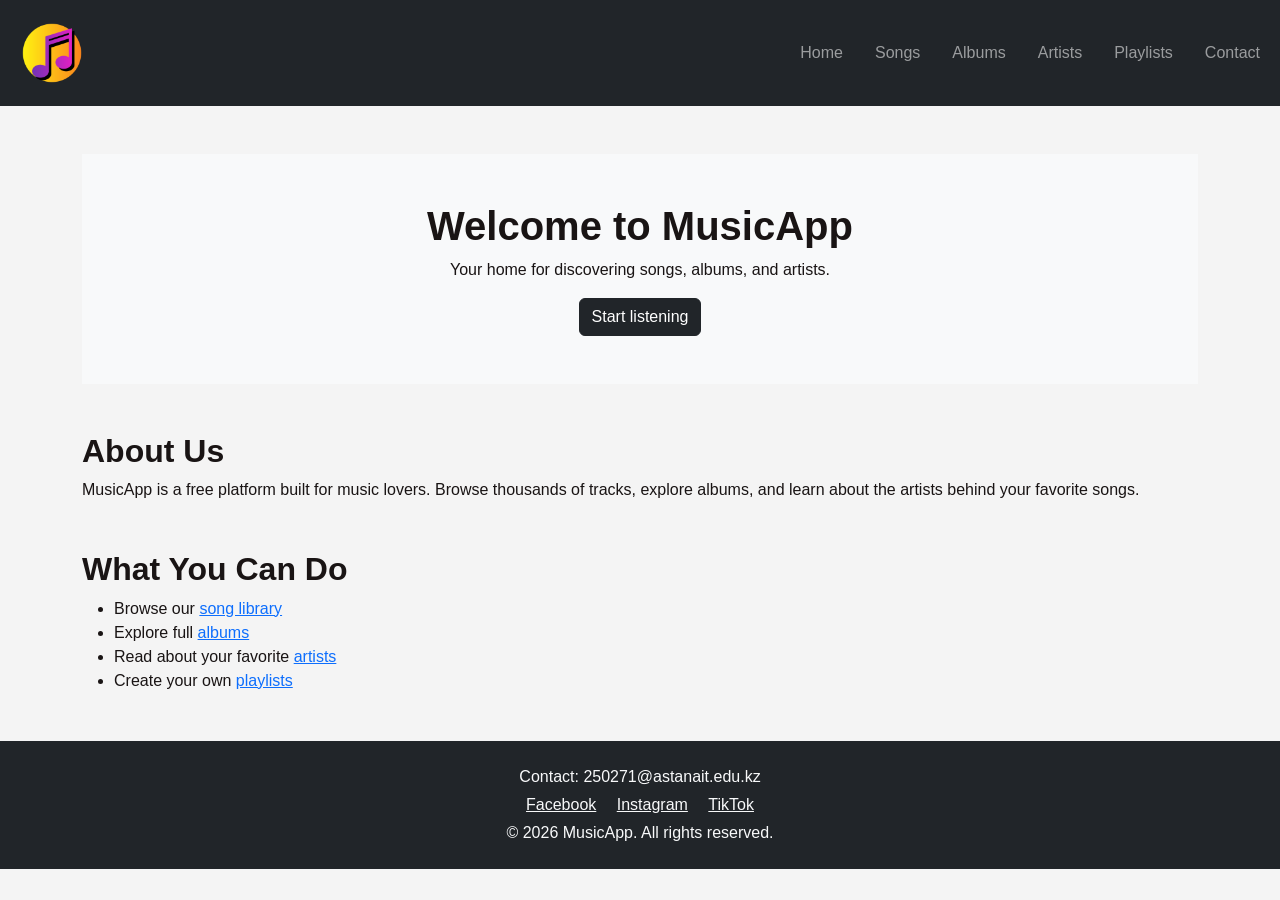
==== index.html @ cb5898ae "Add files via upload" ====
<html>
    <head>
        <meta name="viewport" content="width=device-width, initial-scale=1.0">
        <link rel="stylesheet" href="https://cdn.jsdelivr.net/npm/bootstrap@5.3.3/dist/css/bootstrap.min.css" integrity="sha384-QWTKZyjpPEjISv5WaRU9OFeRpok6YctnYmDr5pNlyT2bRjXh0JMhjY6hW+ALEwIH" crossorigin="anonymous">
        <script src="https://cdn.jsdelivr.net/npm/bootstrap@5.3.3/dist/js/bootstrap.bundle.min.js"></script>
        <link rel="stylesheet" href="style.css">
    </head>
    <body>
        <header class="navbar navbar-expand-lg bg-dark navbar-dark sticky-top">
            <div class="container-fluid">
                <a class="navbar-brand" href="index.html">
                    <img src="music-logo.png" alt="MusicLogo" width="80">
                </a>
                <button class="navbar-toggler" type="button" data-bs-toggle="collapse" data-bs-target="#nav">
                    <span class="navbar-toggler-icon"></span>
                </button>
                <div class="collapse navbar-collapse justify-content-end" id="nav">
                    <ul class="navbar-nav">
                        <li class="nav-item"><a class="nav-link" href="index.html">Home</a></li>
                        <li class="nav-item"><a class="nav-link" href="songs.html">Songs</a></li>
                        <li class="nav-item"><a class="nav-link" href="albums.html">Albums</a></li>
                        <li class="nav-item"><a class="nav-link" href="artists.html">Artists</a></li>
                        <li class="nav-item"><a class="nav-link" href="playlists.html">Playlists</a></li>
                        <li class="nav-item"><a class="nav-link" href="contact.html">Contact</a></li>
                    </ul>
                </div>
            </div>
        </header>
        <main class="container my-5">
            <section class="text-center py-5 bg-light mb-5">
                <h1 class="Isometra">Welcome to MusicApp</h1>
                <p>Your home for discovering songs, albums, and artists.</p>
                <a href="songs.html" class="btn btn-dark">Start listening</a>
            </section>
            <section class="mb-5">
                <h2>About Us</h2>
                <p>MusicApp is a free platform built for music lovers. Browse thousands of tracks, explore albums, and learn about the artists behind your favorite songs.</p>
            </section>
            <section>
                <h2>What You Can Do</h2>
                <ul>
                    <li>Browse our <a href="songs.html">song library</a></li>
                    <li>Explore full <a href="albums.html">albums</a></li>
                    <li>Read about your favorite <a href="artists.html">artists</a></li>
                    <li>Create your own <a href="playlists.html">playlists</a></li>
                </ul>
            </section>
        </main>
        <footer class="bg-dark text-light text-center py-4 mt-5">
            <div class="container">
                <p class="mb-1">Contact: 250271@astanait.edu.kz</p>
                <p class="mb-1">
                    <a href="https://facebook.com" class="text-light mx-2">Facebook</a>
                    <a href="https://instagram.com" class="text-light mx-2">Instagram</a>
                    <a href="https://tiktok.com" class="text-light mx-2">TikTok</a>
                </p>
                <p class="mb-0">&copy; 2026 MusicApp. All rights reserved.</p>
            </div>
        </footer>
    </body>
</html>
---- style.css ----
.navbar .container-fluid {
    display: flex;
    justify-content: space-between;
    align-items: center;
}
.navbar-nav {
    display: flex;
    flex-direction: row;
    gap: 1rem;
}
@import url('https://fonts.googleapis.com/css2?family=Poppins:wght@400;600;700&display=swap');
:root {
    --primary-color: #1db954;
    --dark-color: #191414;
    --light-color: #f4f4f4;
    --font-main: 'Poppins', sans-serif;
    --font-size-base: 1rem;
}
body {
    font-family: var(--font-main);
    font-size: var(--font-size-base);
    background-color: var(--light-color);
    color: var(--dark-color);
}
h1, h2 {
    font-weight: 700;
}
.nav-link:hover, .nav-link:focus {
    color: var(--primary-color);
}
footer a:hover, footer a:focus {
    color: var(--primary-color);
    text-decoration: underline;
}
.navbar-brand img {
    border-radius: 50%;
}
@media (min-width: 576px) and (max-width: 768px) {
    h1 {
        font-size: 1.5rem;
    }
}
@media (max-width: 575px) {
    body {
        font-size: 0.5rem;
    }
}
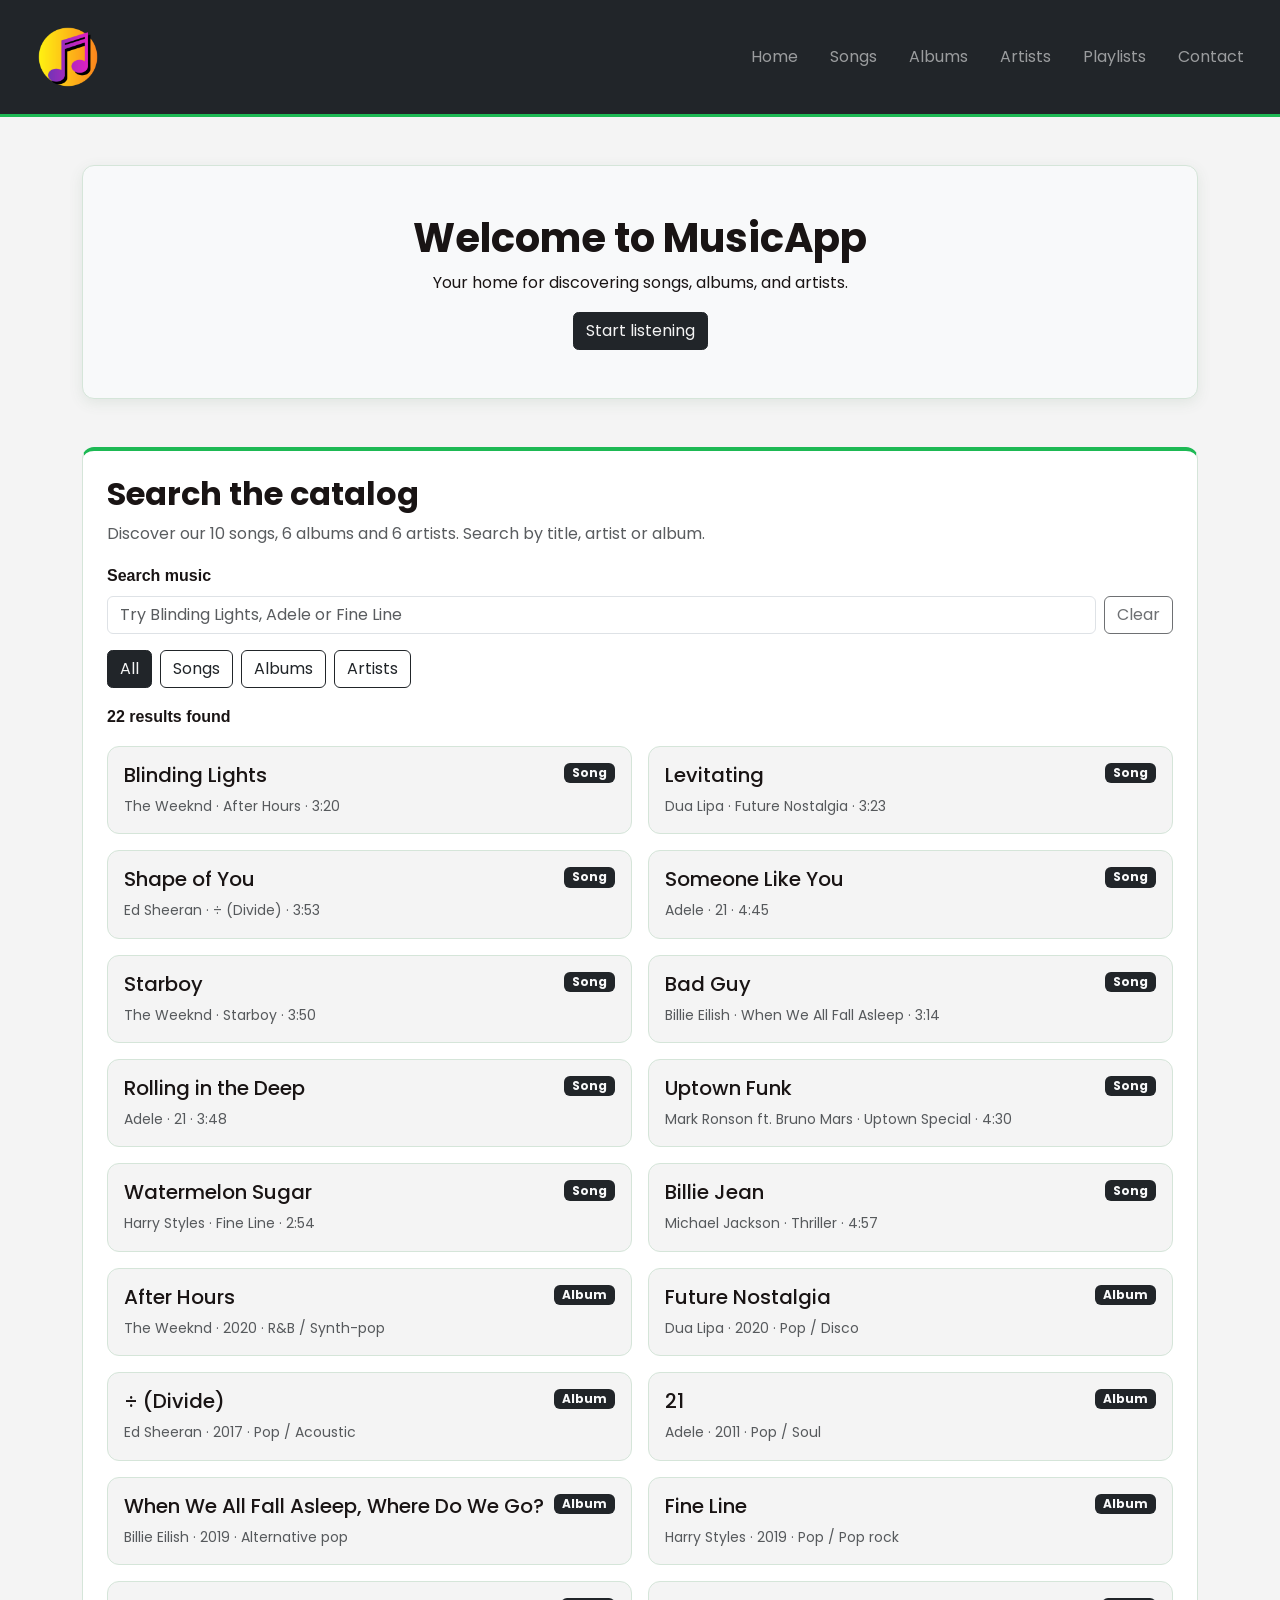
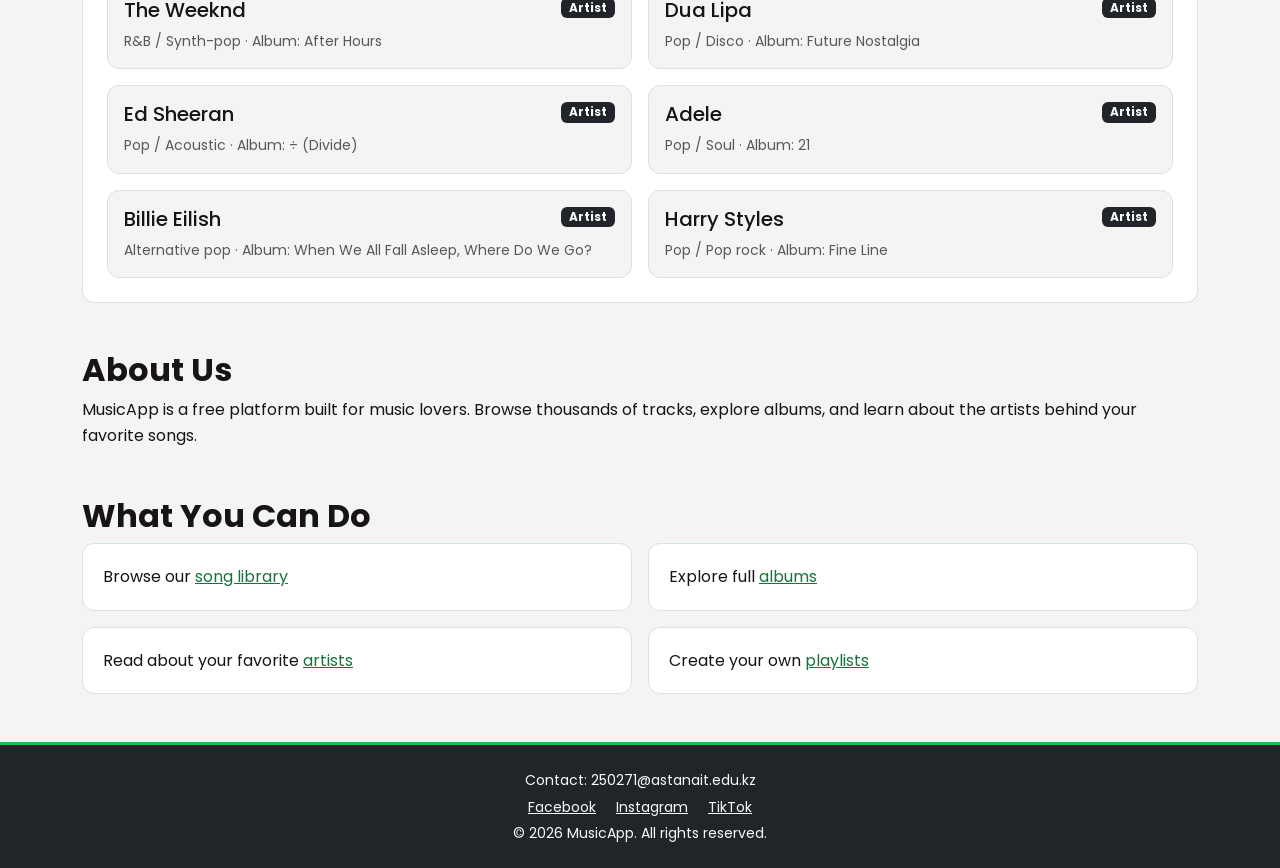
==== commit 712495ec: "Global Search & Gallery" ====
--- a/index.html
+++ b/index.html
@@ -1,9 +1,16 @@
-<html>
+<!DOCTYPE html>
+<html lang="en">
     <head>
+        <meta charset="UTF-8">
         <meta name="viewport" content="width=device-width, initial-scale=1.0">
+        <title>Home | MusicApp</title>
         <link rel="stylesheet" href="https://cdn.jsdelivr.net/npm/bootstrap@5.3.3/dist/css/bootstrap.min.css" integrity="sha384-QWTKZyjpPEjISv5WaRU9OFeRpok6YctnYmDr5pNlyT2bRjXh0JMhjY6hW+ALEwIH" crossorigin="anonymous">
         <script src="https://cdn.jsdelivr.net/npm/bootstrap@5.3.3/dist/js/bootstrap.bundle.min.js"></script>
         <link rel="stylesheet" href="style.css">
+        <link rel="stylesheet" href="css/search.css">
+        <script src="js/catalog-data.js" defer></script>
+        <script src="js/search.js" defer></script>
+        <script src="js/script.js" defer></script>
     </head>
     <body>
         <header class="navbar navbar-expand-lg bg-dark navbar-dark sticky-top">
@@ -32,6 +39,27 @@
                 <p>Your home for discovering songs, albums, and artists.</p>
                 <a href="songs.html" class="btn btn-dark">Start listening</a>
             </section>
+            <section class="catalog-search mb-5" id="catalog-search" aria-labelledby="catalog-search-heading">
+                <h2 id="catalog-search-heading">Search the catalog</h2>
+                <p class="text-muted" id="catalog-search-help">Discover our 10 songs, 6 albums and 6 artists. Search by title, artist or album.</p>
+                <label for="catalog-search-input" class="form-label">Search music</label>
+                <div class="d-flex gap-2 mb-3">
+                    <input type="search" class="form-control" id="catalog-search-input" placeholder="Try Blinding Lights, Adele or Fine Line" aria-describedby="catalog-search-help" aria-controls="catalog-search-results" autocomplete="off">
+                    <button type="button" class="btn btn-outline-dark" id="catalog-search-clear" disabled>Clear</button>
+                </div>
+                <div class="d-flex flex-wrap gap-2 mb-3" role="group" aria-label="Filter results by category">
+                    <button type="button" class="btn btn-dark" data-search-category="all" aria-pressed="true">All</button>
+                    <button type="button" class="btn btn-outline-dark" data-search-category="song" aria-pressed="false">Songs</button>
+                    <button type="button" class="btn btn-outline-dark" data-search-category="album" aria-pressed="false">Albums</button>
+                    <button type="button" class="btn btn-outline-dark" data-search-category="artist" aria-pressed="false">Artists</button>
+                </div>
+                <p class="fw-semibold" id="catalog-search-count" role="status" aria-live="polite" aria-atomic="true">Loading catalog...</p>
+                <div>
+                    <ul class="row g-3 list-unstyled mb-0" id="catalog-search-results" aria-label="Search results"></ul>
+                </div>
+                <p class="alert alert-light border mb-0" id="catalog-search-empty" hidden>No matches found. Try another title, artist or album, or choose All.</p>
+                <noscript><p>Please enable JavaScript to search the catalog. You can also browse Songs, Albums and Artists using the navigation menu.</p></noscript>
+            </section>
             <section class="mb-5">
                 <h2>About Us</h2>
                 <p>MusicApp is a free platform built for music lovers. Browse thousands of tracks, explore albums, and learn about the artists behind your favorite songs.</p>
@@ -58,4 +86,4 @@
             </div>
         </footer>
     </body>
-</html>+</html>
--- a/style.css
+++ b/style.css
@@ -1,4 +1,6 @@
-.navbar .container-fluid {
+@import url('https://fonts.googleapis.com/css2?family=Poppins:wght@400;600;700&display=swap');
+
+.navbar .container-fluid {
     display: flex;
     justify-content: space-between;
     align-items: center;
@@ -8,8 +10,7 @@
     flex-direction: row;
     gap: 1rem;
 }
-@import url('https://fonts.googleapis.com/css2?family=Poppins:wght@400;600;700&display=swap');
-:root {
+:root {
     --primary-color: #1db954;
     --dark-color: #191414;
     --light-color: #f4f4f4;
@@ -19,9 +20,10 @@
 body {
     font-family: var(--font-main);
     font-size: var(--font-size-base);
-    background-color: var(--light-color);
-    color: var(--dark-color);
-}
+    background-color: var(--light-color);
+    color: var(--dark-color);
+    line-height: 1.6;
+}
 h1, h2 {
     font-weight: 700;
 }
@@ -32,16 +34,275 @@
     color: var(--primary-color);
     text-decoration: underline;
 }
-.navbar-brand img {
-    border-radius: 50%;
-}
-@media (min-width: 576px) and (max-width: 768px) {
-    h1 {
-        font-size: 1.5rem;
-    }
-}
-@media (max-width: 575px) {
-    body {
-        font-size: 0.5rem;
-    }
-}+.navbar-brand img {
+    border-radius: 50%;
+}
+
+/* Shared website style */
+.navbar {
+    padding: 0.75rem 1rem;
+    border-bottom: 3px solid var(--primary-color);
+}
+
+.navbar .nav-link {
+    padding: 0.5rem 0.75rem;
+    border-radius: 0.25rem;
+}
+
+.navbar .nav-link:hover, .navbar .nav-link:focus {
+    background-color: #303530;
+    color: var(--primary-color);
+}
+
+.navbar .nav-link.active {
+    background-color: #303530;
+    color: var(--primary-color);
+}
+
+main > h1 {
+    padding-left: 1rem;
+    border-left: 4px solid var(--primary-color);
+}
+
+main > section.text-center {
+    padding-right: 1.5rem;
+    padding-left: 1.5rem;
+    border: 1px solid #d5e5d9;
+    border-radius: 0.75rem;
+    box-shadow: 0 4px 14px #e0e5e1;
+}
+
+/* Home navigation cards */
+main > section > ul {
+    display: grid;
+    grid-template-columns: repeat(2, 1fr);
+    gap: 1rem;
+    padding: 0;
+    list-style: none;
+}
+
+main > section > ul > li {
+    padding: 1.25rem;
+    border: 1px solid #d5e5d9;
+    border-radius: 0.75rem;
+    background-color: white;
+}
+
+main a {
+    color: #15753b;
+}
+
+main a:hover, main a:focus {
+    color: #0d582a;
+}
+
+.card {
+    overflow: hidden;
+    border-color: #d5e5d9;
+    border-radius: 0.75rem;
+    box-shadow: 0 4px 14px #e0e5e1;
+}
+
+.card:hover {
+    border-color: var(--primary-color);
+    box-shadow: 0 6px 18px #cdd8d0;
+}
+
+main .card-body {
+    padding: 1.25rem;
+}
+
+main .card-title {
+    font-weight: 600;
+}
+
+main .btn-dark {
+    color: var(--light-color);
+    border-radius: 0.35rem;
+}
+
+main .btn-dark:hover, main .btn-dark:focus {
+    background-color: var(--primary-color);
+    border-color: var(--primary-color);
+    color: var(--dark-color);
+}
+
+main form {
+    padding: 1.5rem;
+    border: 1px solid #d5e5d9;
+    border-radius: 0.75rem;
+    background-color: white;
+}
+
+.form-label {
+    font-weight: 600;
+}
+
+.form-control:focus, .form-select:focus, .form-check-input:focus {
+    border-color: var(--primary-color);
+    box-shadow: 0 0 0 0.2rem #d9f3e3;
+}
+
+.table th, .table td {
+    padding: 0.75rem;
+    vertical-align: middle;
+}
+
+footer {
+    border-top: 3px solid var(--primary-color);
+}
+
+footer p {
+    font-size: 0.875rem;
+}
+
+@media (max-width: 991.98px) {
+    .navbar-nav {
+        flex-direction: column;
+        gap: 0;
+    }
+}
+
+@media (min-width: 576px) and (max-width: 768px) {
+    h1 {
+        font-size: 2rem;
+    }
+}
+@media (max-width: 575.98px) {
+    body {
+        font-size: 1rem;
+    }
+
+    h1 {
+        font-size: 1.75rem;
+    }
+
+    .navbar {
+        padding: 0.5rem;
+    }
+
+    main > section > ul {
+        grid-template-columns: 1fr;
+    }
+
+    main form, main .card-body {
+        padding: 1rem;
+    }
+
+    main .row.g-5 {
+        margin-right: 0;
+        margin-left: 0;
+    }
+
+    main .row.g-5 > div {
+        padding-right: 0;
+        padding-left: 0;
+    }
+
+    .table th, .table td {
+        padding: 0.5rem 0.25rem;
+        font-size: 0.75rem;
+    }
+}
+
+/* Albums */
+.album-cover {
+    width: 100%;
+    height: auto;
+}
+
+.album-meta {
+    display: flex;
+    flex-wrap: wrap;
+    gap: 0.5rem 1rem;
+}
+
+/* Artists */
+.artist-card {
+    display: flex;
+    flex-direction: column;
+    min-width: 0;
+}
+
+.artist-photo {
+    position: relative;
+    display: flex;
+    justify-content: center;
+    align-items: center;
+    height: 280px;
+    padding: 1rem;
+    background-color: var(--light-color);
+}
+
+.artist-photo img {
+    display: block;
+    max-width: 100%;
+    max-height: 100%;
+    border-radius: 0.5rem;
+}
+
+.artists-page .row > div:nth-child(even) .artist-photo {
+    background-color: #e9ecef;
+}
+
+.artist-badge {
+    position: absolute;
+    top: 1rem;
+    left: 1rem;
+    padding: 0.25rem 0.75rem;
+    border-radius: 0.25rem;
+    background-color: var(--primary-color);
+    color: var(--dark-color);
+    font-size: 0.875rem;
+    font-weight: 600;
+}
+
+/* Albums and Artists */
+.artist-card .card-body {
+    flex: 1;
+}
+
+.album-card .card-body, .artist-card .card-body {
+    display: flex;
+    flex-direction: column;
+}
+
+.album-card .btn, .artist-card .btn {
+    margin-top: auto;
+    align-self: flex-start;
+}
+
+.album-card .btn:hover, .album-card .btn:focus,
+.artist-card .btn:hover, .artist-card .btn:focus {
+    background-color: var(--primary-color);
+    border-color: var(--primary-color);
+    color: var(--dark-color);
+}
+
+@media (min-width: 576px) and (max-width: 991.98px) {
+    .albums-page .navbar-nav, .artists-page .navbar-nav {
+        flex-direction: column;
+        gap: 0;
+    }
+}
+
+@media (min-width: 576px) and (max-width: 768px) {
+    .albums-page h1, .artists-page h1 {
+        font-size: 2rem;
+    }
+}
+
+@media (max-width: 575.98px) {
+    .albums-page, .artists-page {
+        font-size: 1rem;
+    }
+
+    .albums-page h1, .artists-page h1 {
+        font-size: 1.75rem;
+    }
+
+    .albums-page .navbar-nav, .artists-page .navbar-nav {
+        flex-direction: column;
+        gap: 0;
+    }
+}
--- a/css/search.css
+++ b/css/search.css
@@ -0,0 +1,54 @@
+/* Task 2: styles are scoped to search, without changing shared Midterm cards. */
+.catalog-search {
+    padding: 1.5rem;
+    border: 1px solid #d5e5d9;
+    border-top: 4px solid var(--primary-color);
+    border-radius: 0.75rem;
+    background-color: white;
+}
+
+.catalog-search .form-control {
+    min-width: 0;
+}
+
+.catalog-search__result {
+    display: block;
+    padding: 1rem;
+    border: 1px solid #d5e5d9;
+    border-radius: 0.75rem;
+    background-color: var(--light-color);
+    color: var(--dark-color);
+    text-decoration: none;
+    overflow-wrap: anywhere;
+}
+
+.catalog-search__result h3 {
+    min-width: 0;
+}
+
+.catalog-search__result .badge {
+    flex-shrink: 0;
+}
+
+.catalog-search__result:hover,
+.catalog-search__result:focus-visible {
+    border-color: var(--primary-color);
+    color: var(--dark-color);
+    box-shadow: 0 0 0 0.2rem #d9f3e3;
+}
+
+/* Keep a linked song visible below the existing sticky navigation. */
+tr[id^="song-"] {
+    scroll-margin-top: 8rem;
+}
+
+tr[id^="song-"]:target > td {
+    --bs-table-bg: #d9f3e3;
+    --bs-table-striped-bg: #d9f3e3;
+}
+
+@media (max-width: 575.98px) {
+    .catalog-search {
+        padding: 1rem;
+    }
+}
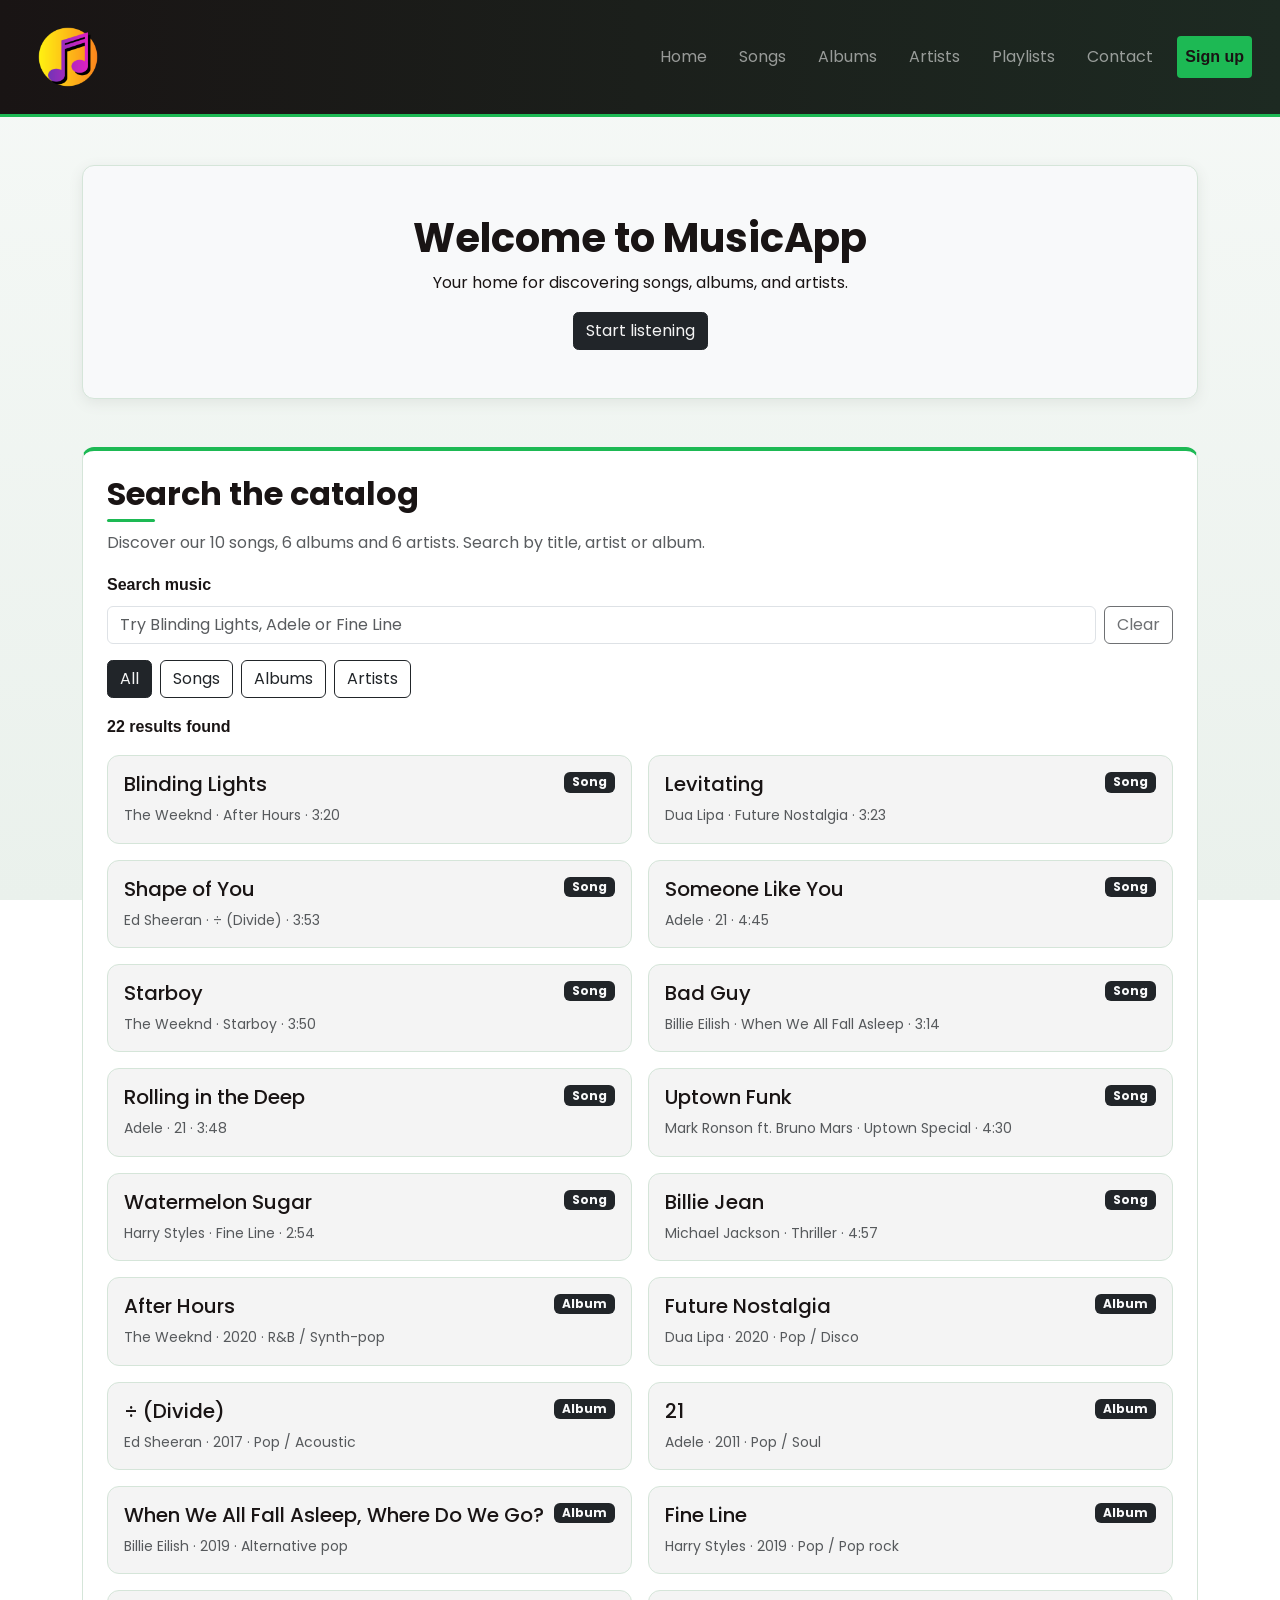
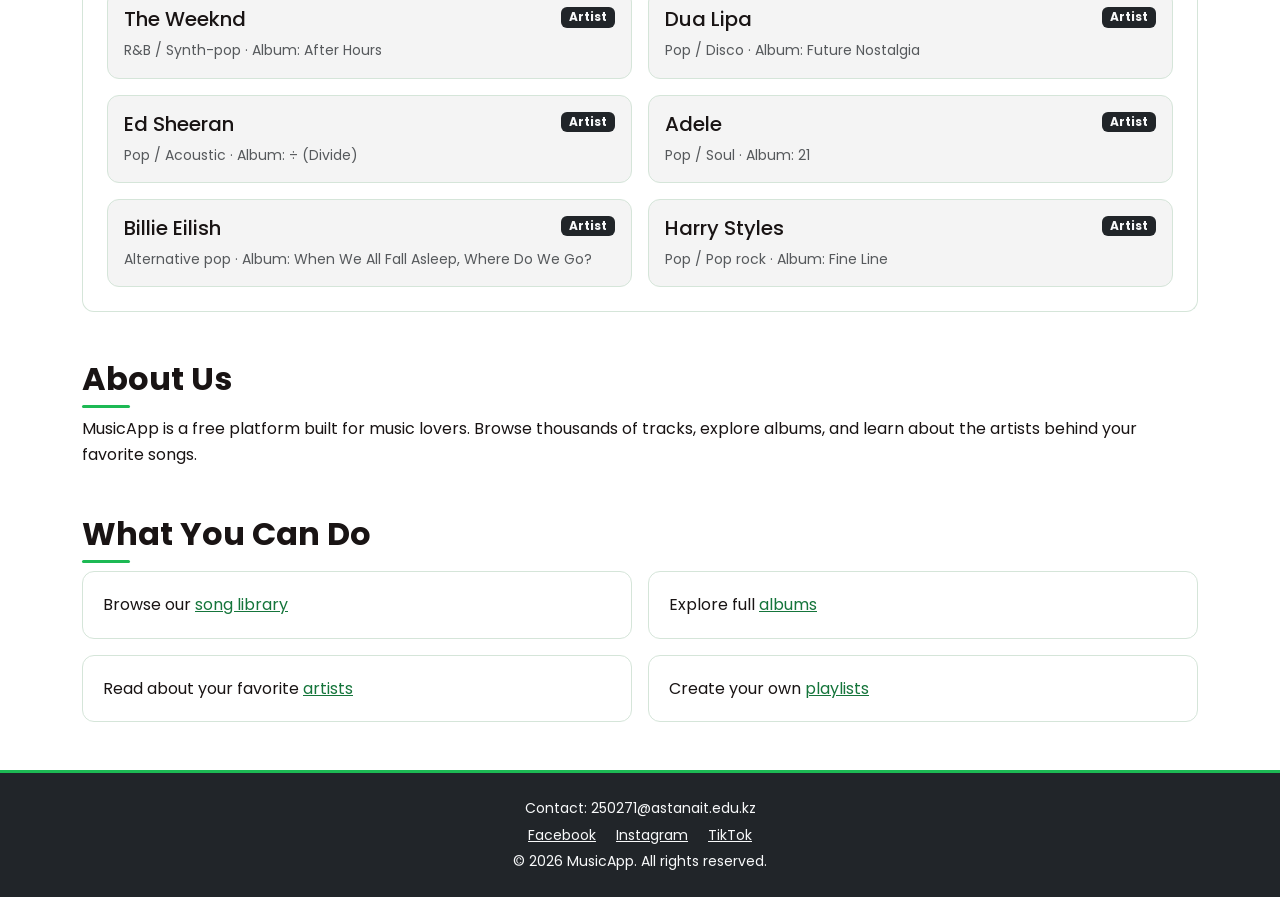
==== commit 51bacd0c: "Add registration validation and polish navigation" ====
--- a/index.html
+++ b/index.html
@@ -1,89 +1,90 @@
-<!DOCTYPE html>
-<html lang="en">
-    <head>
-        <meta charset="UTF-8">
-        <meta name="viewport" content="width=device-width, initial-scale=1.0">
-        <title>Home | MusicApp</title>
-        <link rel="stylesheet" href="https://cdn.jsdelivr.net/npm/bootstrap@5.3.3/dist/css/bootstrap.min.css" integrity="sha384-QWTKZyjpPEjISv5WaRU9OFeRpok6YctnYmDr5pNlyT2bRjXh0JMhjY6hW+ALEwIH" crossorigin="anonymous">
-        <script src="https://cdn.jsdelivr.net/npm/bootstrap@5.3.3/dist/js/bootstrap.bundle.min.js"></script>
-        <link rel="stylesheet" href="style.css">
-        <link rel="stylesheet" href="css/search.css">
-        <script src="js/catalog-data.js" defer></script>
-        <script src="js/search.js" defer></script>
-        <script src="js/script.js" defer></script>
-    </head>
-    <body>
-        <header class="navbar navbar-expand-lg bg-dark navbar-dark sticky-top">
-            <div class="container-fluid">
-                <a class="navbar-brand" href="index.html">
-                    <img src="music-logo.png" alt="MusicLogo" width="80">
-                </a>
-                <button class="navbar-toggler" type="button" data-bs-toggle="collapse" data-bs-target="#nav">
-                    <span class="navbar-toggler-icon"></span>
-                </button>
-                <div class="collapse navbar-collapse justify-content-end" id="nav">
-                    <ul class="navbar-nav">
-                        <li class="nav-item"><a class="nav-link" href="index.html">Home</a></li>
-                        <li class="nav-item"><a class="nav-link" href="songs.html">Songs</a></li>
-                        <li class="nav-item"><a class="nav-link" href="albums.html">Albums</a></li>
-                        <li class="nav-item"><a class="nav-link" href="artists.html">Artists</a></li>
-                        <li class="nav-item"><a class="nav-link" href="playlists.html">Playlists</a></li>
-                        <li class="nav-item"><a class="nav-link" href="contact.html">Contact</a></li>
-                    </ul>
-                </div>
-            </div>
-        </header>
-        <main class="container my-5">
-            <section class="text-center py-5 bg-light mb-5">
-                <h1 class="Isometra">Welcome to MusicApp</h1>
-                <p>Your home for discovering songs, albums, and artists.</p>
-                <a href="songs.html" class="btn btn-dark">Start listening</a>
-            </section>
-            <section class="catalog-search mb-5" id="catalog-search" aria-labelledby="catalog-search-heading">
-                <h2 id="catalog-search-heading">Search the catalog</h2>
-                <p class="text-muted" id="catalog-search-help">Discover our 10 songs, 6 albums and 6 artists. Search by title, artist or album.</p>
-                <label for="catalog-search-input" class="form-label">Search music</label>
-                <div class="d-flex gap-2 mb-3">
-                    <input type="search" class="form-control" id="catalog-search-input" placeholder="Try Blinding Lights, Adele or Fine Line" aria-describedby="catalog-search-help" aria-controls="catalog-search-results" autocomplete="off">
-                    <button type="button" class="btn btn-outline-dark" id="catalog-search-clear" disabled>Clear</button>
-                </div>
-                <div class="d-flex flex-wrap gap-2 mb-3" role="group" aria-label="Filter results by category">
-                    <button type="button" class="btn btn-dark" data-search-category="all" aria-pressed="true">All</button>
-                    <button type="button" class="btn btn-outline-dark" data-search-category="song" aria-pressed="false">Songs</button>
-                    <button type="button" class="btn btn-outline-dark" data-search-category="album" aria-pressed="false">Albums</button>
-                    <button type="button" class="btn btn-outline-dark" data-search-category="artist" aria-pressed="false">Artists</button>
-                </div>
-                <p class="fw-semibold" id="catalog-search-count" role="status" aria-live="polite" aria-atomic="true">Loading catalog...</p>
-                <div>
-                    <ul class="row g-3 list-unstyled mb-0" id="catalog-search-results" aria-label="Search results"></ul>
-                </div>
-                <p class="alert alert-light border mb-0" id="catalog-search-empty" hidden>No matches found. Try another title, artist or album, or choose All.</p>
-                <noscript><p>Please enable JavaScript to search the catalog. You can also browse Songs, Albums and Artists using the navigation menu.</p></noscript>
-            </section>
-            <section class="mb-5">
-                <h2>About Us</h2>
-                <p>MusicApp is a free platform built for music lovers. Browse thousands of tracks, explore albums, and learn about the artists behind your favorite songs.</p>
-            </section>
-            <section>
-                <h2>What You Can Do</h2>
-                <ul>
-                    <li>Browse our <a href="songs.html">song library</a></li>
-                    <li>Explore full <a href="albums.html">albums</a></li>
-                    <li>Read about your favorite <a href="artists.html">artists</a></li>
-                    <li>Create your own <a href="playlists.html">playlists</a></li>
-                </ul>
-            </section>
-        </main>
-        <footer class="bg-dark text-light text-center py-4 mt-5">
-            <div class="container">
-                <p class="mb-1">Contact: 250271@astanait.edu.kz</p>
-                <p class="mb-1">
-                    <a href="https://facebook.com" class="text-light mx-2">Facebook</a>
-                    <a href="https://instagram.com" class="text-light mx-2">Instagram</a>
-                    <a href="https://tiktok.com" class="text-light mx-2">TikTok</a>
-                </p>
-                <p class="mb-0">&copy; 2026 MusicApp. All rights reserved.</p>
-            </div>
-        </footer>
-    </body>
-</html>
+<!DOCTYPE html>
+<html lang="en">
+    <head>
+        <meta charset="UTF-8">
+        <meta name="viewport" content="width=device-width, initial-scale=1.0">
+        <title>Home | MusicApp</title>
+        <link rel="stylesheet" href="https://cdn.jsdelivr.net/npm/bootstrap@5.3.3/dist/css/bootstrap.min.css" integrity="sha384-QWTKZyjpPEjISv5WaRU9OFeRpok6YctnYmDr5pNlyT2bRjXh0JMhjY6hW+ALEwIH" crossorigin="anonymous">
+        <script src="https://cdn.jsdelivr.net/npm/bootstrap@5.3.3/dist/js/bootstrap.bundle.min.js"></script>
+        <link rel="stylesheet" href="style.css">
+        <link rel="stylesheet" href="css/search.css">
+        <script src="js/catalog-data.js" defer></script>
+        <script src="js/search.js" defer></script>
+        <script src="js/script.js" defer></script>
+    </head>
+    <body>
+        <header class="navbar navbar-expand-lg bg-dark navbar-dark sticky-top">
+            <div class="container-fluid">
+                <a class="navbar-brand" href="index.html">
+                    <img src="music-logo.png" alt="MusicLogo" width="80">
+                </a>
+                <button class="navbar-toggler" type="button" data-bs-toggle="collapse" data-bs-target="#nav">
+                    <span class="navbar-toggler-icon"></span>
+                </button>
+                <div class="collapse navbar-collapse justify-content-end" id="nav">
+                    <ul class="navbar-nav">
+                        <li class="nav-item"><a class="nav-link" href="index.html">Home</a></li>
+                        <li class="nav-item"><a class="nav-link" href="songs.html">Songs</a></li>
+                        <li class="nav-item"><a class="nav-link" href="albums.html">Albums</a></li>
+                        <li class="nav-item"><a class="nav-link" href="artists.html">Artists</a></li>
+                        <li class="nav-item"><a class="nav-link" href="playlists.html">Playlists</a></li>
+                        <li class="nav-item"><a class="nav-link" href="contact.html">Contact</a></li>
+                <li class="nav-item"><a class="nav-link nav-cta" href="register.html">Sign up</a></li>
+                    </ul>
+                </div>
+            </div>
+        </header>
+        <main class="container my-5">
+            <section class="text-center py-5 bg-light mb-5">
+                <h1 class="Isometra">Welcome to MusicApp</h1>
+                <p>Your home for discovering songs, albums, and artists.</p>
+                <a href="songs.html" class="btn btn-dark">Start listening</a>
+            </section>
+            <section class="catalog-search mb-5" id="catalog-search" aria-labelledby="catalog-search-heading">
+                <h2 id="catalog-search-heading">Search the catalog</h2>
+                <p class="text-muted" id="catalog-search-help">Discover our 10 songs, 6 albums and 6 artists. Search by title, artist or album.</p>
+                <label for="catalog-search-input" class="form-label">Search music</label>
+                <div class="d-flex gap-2 mb-3">
+                    <input type="search" class="form-control" id="catalog-search-input" placeholder="Try Blinding Lights, Adele or Fine Line" aria-describedby="catalog-search-help" aria-controls="catalog-search-results" autocomplete="off">
+                    <button type="button" class="btn btn-outline-dark" id="catalog-search-clear" disabled>Clear</button>
+                </div>
+                <div class="d-flex flex-wrap gap-2 mb-3" role="group" aria-label="Filter results by category">
+                    <button type="button" class="btn btn-dark" data-search-category="all" aria-pressed="true">All</button>
+                    <button type="button" class="btn btn-outline-dark" data-search-category="song" aria-pressed="false">Songs</button>
+                    <button type="button" class="btn btn-outline-dark" data-search-category="album" aria-pressed="false">Albums</button>
+                    <button type="button" class="btn btn-outline-dark" data-search-category="artist" aria-pressed="false">Artists</button>
+                </div>
+                <p class="fw-semibold" id="catalog-search-count" role="status" aria-live="polite" aria-atomic="true">Loading catalog...</p>
+                <div>
+                    <ul class="row g-3 list-unstyled mb-0" id="catalog-search-results" aria-label="Search results"></ul>
+                </div>
+                <p class="alert alert-light border mb-0" id="catalog-search-empty" hidden>No matches found. Try another title, artist or album, or choose All.</p>
+                <noscript><p>Please enable JavaScript to search the catalog. You can also browse Songs, Albums and Artists using the navigation menu.</p></noscript>
+            </section>
+            <section class="mb-5">
+                <h2>About Us</h2>
+                <p>MusicApp is a free platform built for music lovers. Browse thousands of tracks, explore albums, and learn about the artists behind your favorite songs.</p>
+            </section>
+            <section>
+                <h2>What You Can Do</h2>
+                <ul>
+                    <li>Browse our <a href="songs.html">song library</a></li>
+                    <li>Explore full <a href="albums.html">albums</a></li>
+                    <li>Read about your favorite <a href="artists.html">artists</a></li>
+                    <li>Create your own <a href="playlists.html">playlists</a></li>
+                </ul>
+            </section>
+        </main>
+        <footer class="bg-dark text-light text-center py-4 mt-5">
+            <div class="container">
+                <p class="mb-1">Contact: 250271@astanait.edu.kz</p>
+                <p class="mb-1">
+                    <a href="https://facebook.com" class="text-light mx-2">Facebook</a>
+                    <a href="https://instagram.com" class="text-light mx-2">Instagram</a>
+                    <a href="https://tiktok.com" class="text-light mx-2">TikTok</a>
+                </p>
+                <p class="mb-0">&copy; 2026 MusicApp. All rights reserved.</p>
+            </div>
+        </footer>
+    </body>
+</html>
--- a/style.css
+++ b/style.css
@@ -1,39 +1,39 @@
 @import url('https://fonts.googleapis.com/css2?family=Poppins:wght@400;600;700&display=swap');
 
 .navbar .container-fluid {
-    display: flex;
-    justify-content: space-between;
-    align-items: center;
-}
-.navbar-nav {
-    display: flex;
-    flex-direction: row;
-    gap: 1rem;
-}
+    display: flex;
+    justify-content: space-between;
+    align-items: center;
+}
+.navbar-nav {
+    display: flex;
+    flex-direction: row;
+    gap: 1rem;
+}
 :root {
-    --primary-color: #1db954;
-    --dark-color: #191414;
-    --light-color: #f4f4f4;
-    --font-main: 'Poppins', sans-serif;
-    --font-size-base: 1rem;
-}
-body {
-    font-family: var(--font-main);
-    font-size: var(--font-size-base);
+    --primary-color: #1db954;
+    --dark-color: #191414;
+    --light-color: #f4f4f4;
+    --font-main: 'Poppins', sans-serif;
+    --font-size-base: 1rem;
+}
+body {
+    font-family: var(--font-main);
+    font-size: var(--font-size-base);
     background-color: var(--light-color);
     color: var(--dark-color);
     line-height: 1.6;
 }
-h1, h2 {
-    font-weight: 700;
-}
-.nav-link:hover, .nav-link:focus {
-    color: var(--primary-color);
-}
-footer a:hover, footer a:focus {
-    color: var(--primary-color);
-    text-decoration: underline;
-}
+h1, h2 {
+    font-weight: 700;
+}
+.nav-link:hover, .nav-link:focus {
+    color: var(--primary-color);
+}
+footer a:hover, footer a:focus {
+    color: var(--primary-color);
+    text-decoration: underline;
+}
 .navbar-brand img {
     border-radius: 50%;
 }
@@ -306,3 +306,137 @@
         gap: 0;
     }
 }
+
+/* Dinmukhammed's visual refinement and form feedback styles */
+:root {
+    --primary-dark: #15753b;
+    --surface: #ffffff;
+    --border-soft: #d5e5d9;
+    --shadow-soft: 0 6px 20px rgba(25, 20, 20, 0.08);
+    --shadow-lift: 0 14px 30px rgba(25, 20, 20, 0.16);
+    --ease: cubic-bezier(0.22, 0.61, 0.36, 1);
+}
+
+html { scroll-behavior: smooth; }
+body { background: linear-gradient(180deg, #f6f9f7 0%, #eaf1ec 100%); background-attachment: fixed; }
+.navbar { background: linear-gradient(90deg, #191414 0%, #1d2a22 100%) !important; transition: box-shadow .3s var(--ease); }
+.navbar.scrolled { box-shadow: 0 6px 20px rgba(0,0,0,.3); }
+.navbar .nav-link { transition: color .2s, background-color .2s; }
+.navbar .nav-link.nav-cta { color: var(--dark-color); background: var(--primary-color); font-weight: 600; }
+.navbar .nav-link.nav-cta.active { color: var(--dark-color); }
+.navbar .nav-link.nav-cta:hover, .navbar .nav-link.nav-cta:focus { background: #3ee57a; color: var(--dark-color); }
+main > h1 { letter-spacing: -.5px; }
+main section > h2::after { content: ""; display: block; width: 48px; height: 3px; margin-top: .4rem; border-radius: 2px; background: var(--primary-color); }
+.form-page .card { border: 1px solid var(--border-soft); border-radius: 1rem; box-shadow: var(--shadow-soft); }
+.form-page .form-control:focus, main form .form-control:focus, main form .form-select:focus { border-color: var(--primary-color); box-shadow: 0 0 0 .2rem rgba(29,185,84,.18); }
+.field-msg { min-height: 1.25rem; margin-top: .25rem; }
+.pw-meter-track { height: 7px; overflow: hidden; border-radius: 99px; background: #e4e9e5; }
+.pw-meter-fill { display: block; width: 0; height: 100%; border-radius: inherit; transition: width .25s ease, background-color .25s ease; background: #dc3545; }
+.pw-meter[data-level="medium"] .pw-meter-fill { background: #f0ad4e; }
+.pw-meter[data-level="strong"] .pw-meter-fill { background: #198754; }
+.pw-rules li { margin-top: .2rem; }
+.pw-rules li.met { color: #198754; }
+.form-page .btn-dark:hover { background: #15753b; border-color: #15753b; }
+@media (prefers-reduced-motion: reduce) { html { scroll-behavior: auto; } *, *::before, *::after { transition-duration: .01ms !important; animation-duration: .01ms !important; } }
+
+/* Albums */
+.album-cover {
+    width: 100%;
+    height: auto;
+}
+
+.album-meta {
+    display: flex;
+    flex-wrap: wrap;
+    gap: 0.5rem 1rem;
+}
+
+/* Artists */
+.artist-card {
+    display: flex;
+    flex-direction: column;
+    min-width: 0;
+}
+
+.artist-photo {
+    position: relative;
+    display: flex;
+    justify-content: center;
+    align-items: center;
+    height: 280px;
+    padding: 1rem;
+    background-color: var(--light-color);
+}
+
+.artist-photo img {
+    display: block;
+    max-width: 100%;
+    max-height: 100%;
+    border-radius: 0.5rem;
+}
+
+.artists-page .row > div:nth-child(even) .artist-photo {
+    background-color: #e9ecef;
+}
+
+.artist-badge {
+    position: absolute;
+    top: 1rem;
+    left: 1rem;
+    padding: 0.25rem 0.75rem;
+    border-radius: 0.25rem;
+    background-color: var(--primary-color);
+    color: var(--dark-color);
+    font-size: 0.875rem;
+    font-weight: 600;
+}
+
+/* Albums and Artists */
+.artist-card .card-body {
+    flex: 1;
+}
+
+.album-card .card-body, .artist-card .card-body {
+    display: flex;
+    flex-direction: column;
+}
+
+.album-card .btn, .artist-card .btn {
+    margin-top: auto;
+    align-self: flex-start;
+}
+
+.album-card .btn:hover, .album-card .btn:focus,
+.artist-card .btn:hover, .artist-card .btn:focus {
+    background-color: var(--primary-color);
+    border-color: var(--primary-color);
+    color: var(--dark-color);
+}
+
+@media (min-width: 576px) and (max-width: 991.98px) {
+    .albums-page .navbar-nav, .artists-page .navbar-nav {
+        flex-direction: column;
+        gap: 0;
+    }
+}
+
+@media (min-width: 576px) and (max-width: 768px) {
+    .albums-page h1, .artists-page h1 {
+        font-size: 2rem;
+    }
+}
+
+@media (max-width: 575.98px) {
+    .albums-page, .artists-page {
+        font-size: 1rem;
+    }
+
+    .albums-page h1, .artists-page h1 {
+        font-size: 1.75rem;
+    }
+
+    .albums-page .navbar-nav, .artists-page .navbar-nav {
+        flex-direction: column;
+        gap: 0;
+    }
+}
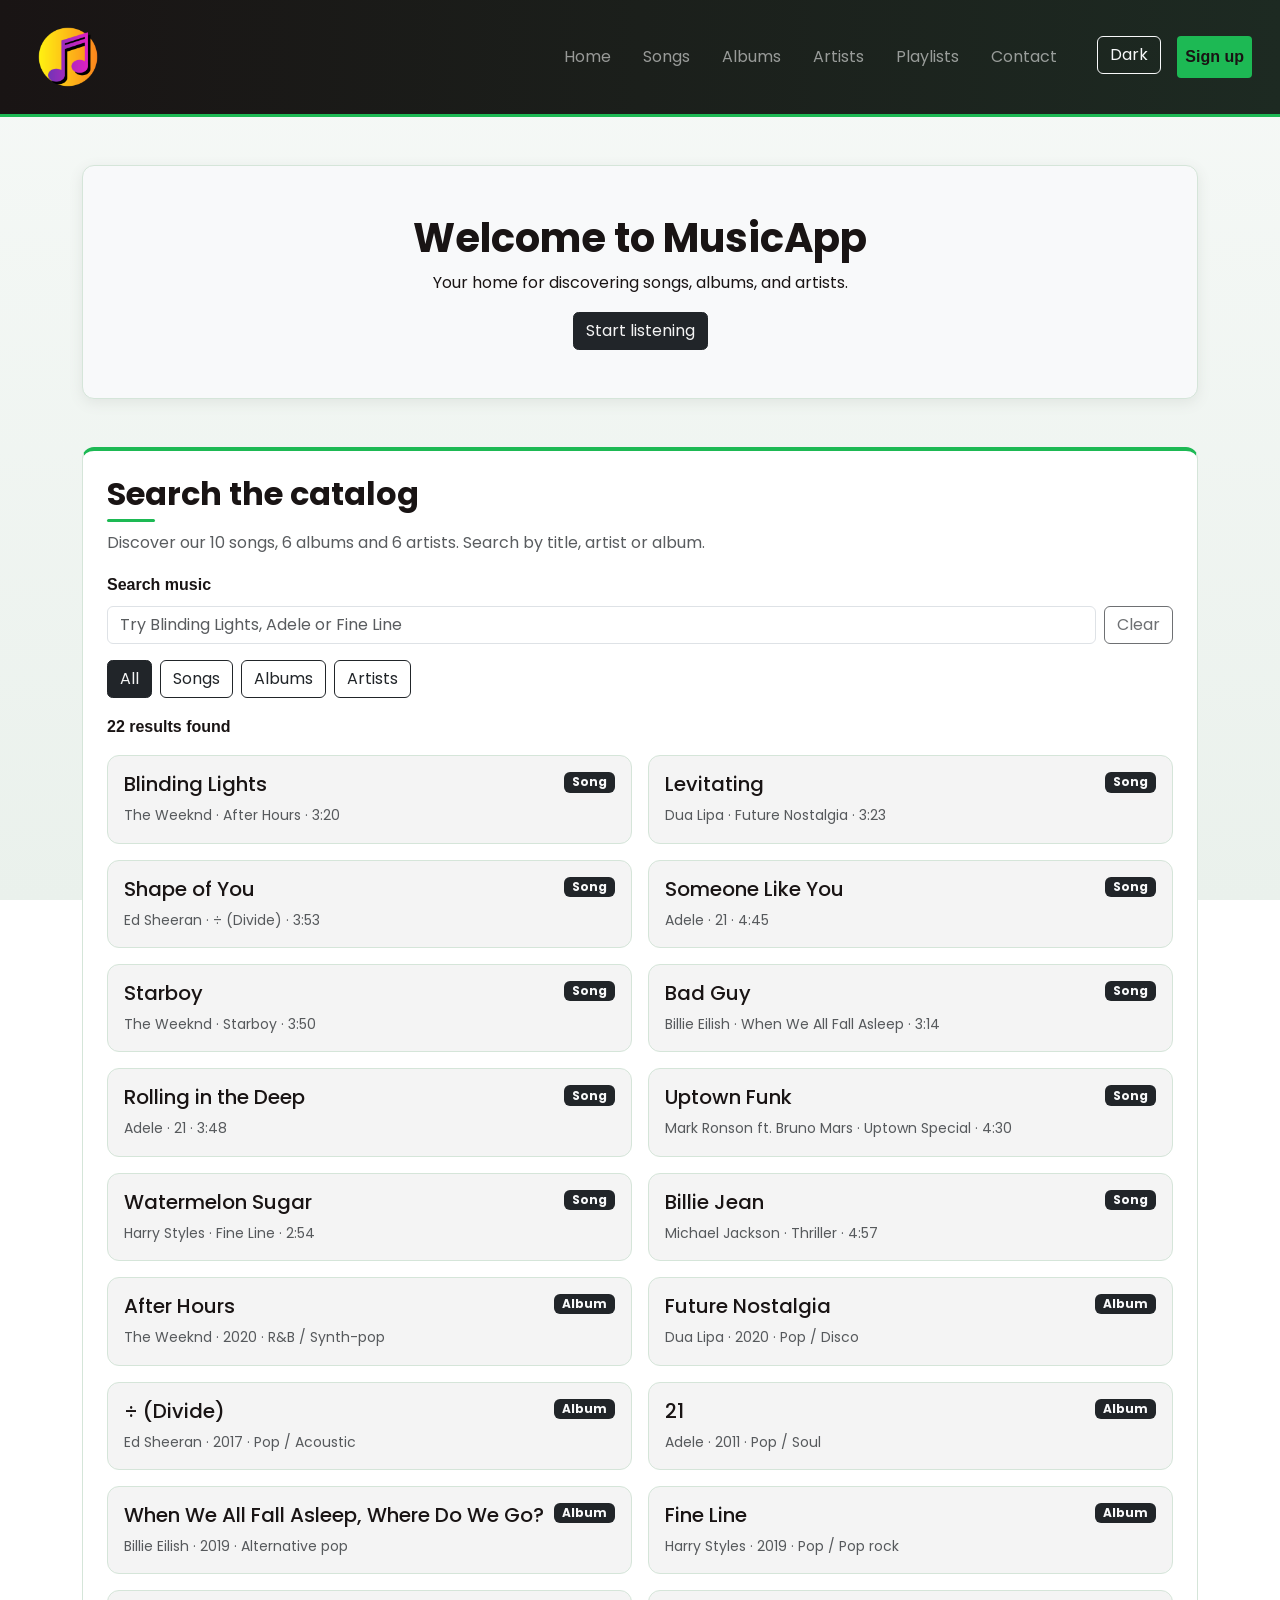
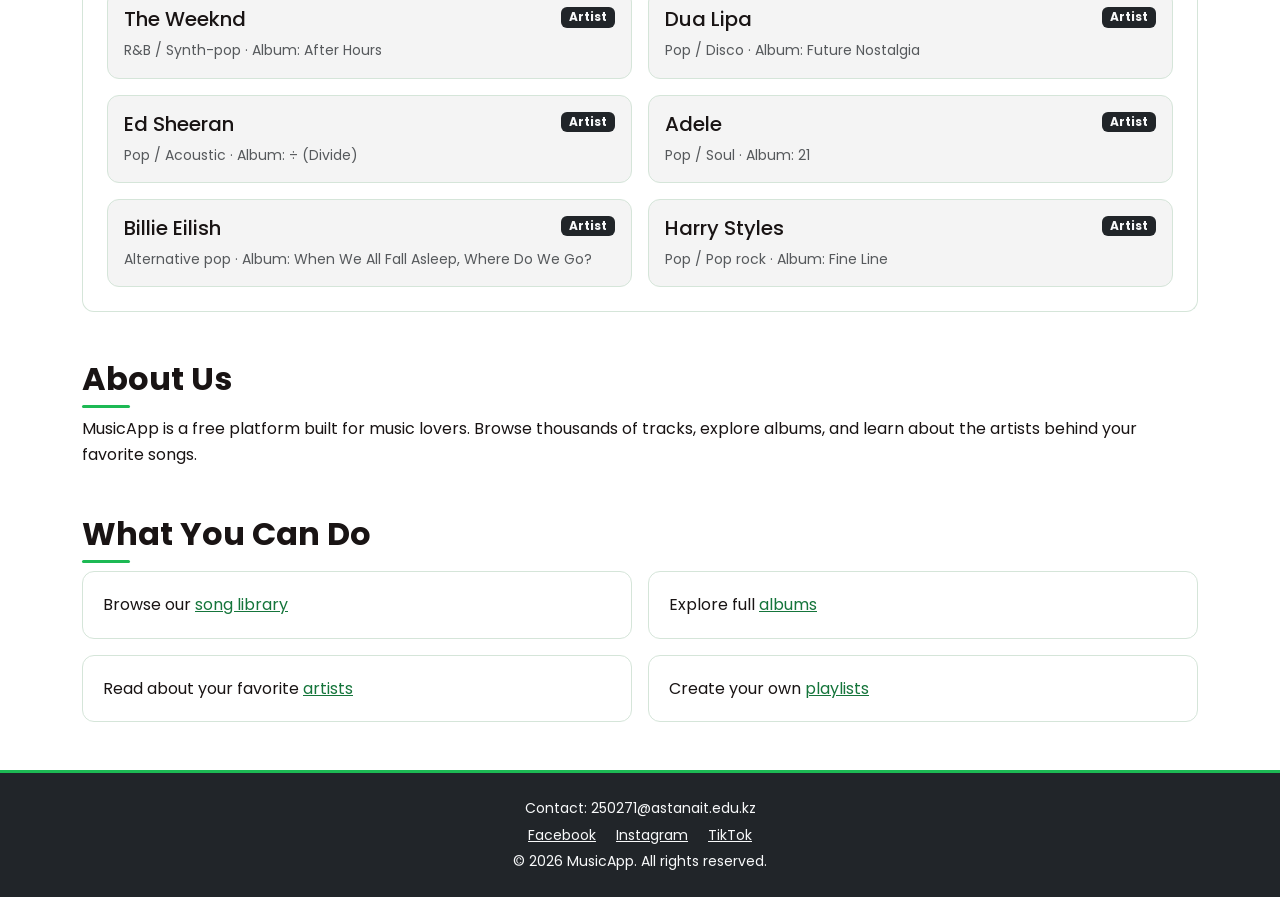
==== commit 4b5e0d79: "Update index.html" ====
--- a/index.html
+++ b/index.html
@@ -11,6 +11,8 @@
         <script src="js/catalog-data.js" defer></script>
         <script src="js/search.js" defer></script>
         <script src="js/script.js" defer></script>
+        <link rel="stylesheet" href="css/theme.css">
+        <script src="js/theme.js" defer></script>
     </head>
     <body>
         <header class="navbar navbar-expand-lg bg-dark navbar-dark sticky-top">
@@ -29,6 +31,7 @@
                         <li class="nav-item"><a class="nav-link" href="artists.html">Artists</a></li>
                         <li class="nav-item"><a class="nav-link" href="playlists.html">Playlists</a></li>
                         <li class="nav-item"><a class="nav-link" href="contact.html">Contact</a></li>
+                        <li class="nav-item"><button id="themeToggle" class="btn btn-outline-light ms-3">Dark</button></li>
                 <li class="nav-item"><a class="nav-link nav-cta" href="register.html">Sign up</a></li>
                     </ul>
                 </div>
--- a/css/theme.css
+++ b/css/theme.css
@@ -0,0 +1,22 @@
+[data-theme="dark"] body {
+    background: #0f1720;
+    color: #e6edf5;
+}
+[data-theme="dark"] .table {
+    color: #e6edf5;
+}
+[data-theme="dark"] .form-control {
+    background: #1a2531;
+    color: #e6edf5;
+    border-color: #2c3b4d;
+}
+[data-theme="dark"] .bg-light,
+[data-theme="dark"] .catalog-search,
+[data-theme="dark"] #recommend,
+[data-theme="dark"] label,
+[data-theme="dark"] .alert-light {
+    color: #191414 !important;
+}
+[data-theme="dark"] input {
+    background: white !important;
+}
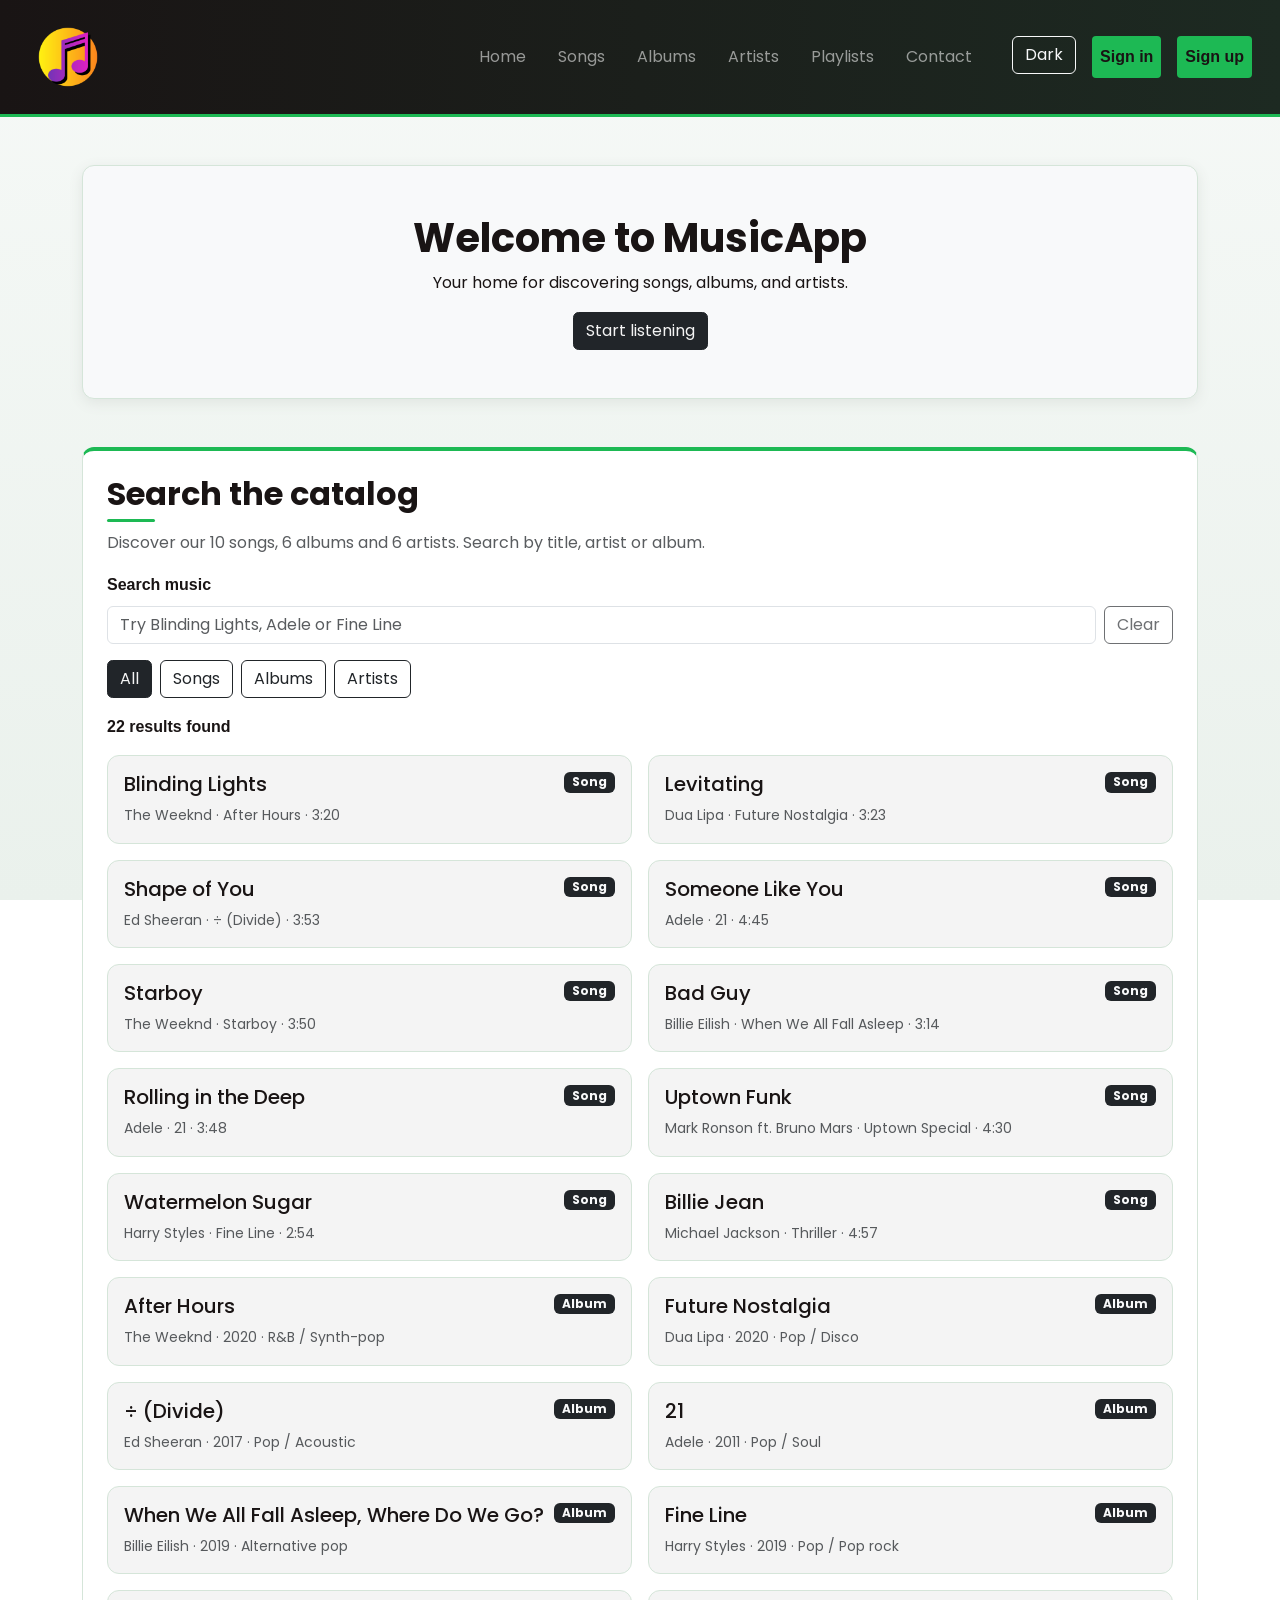
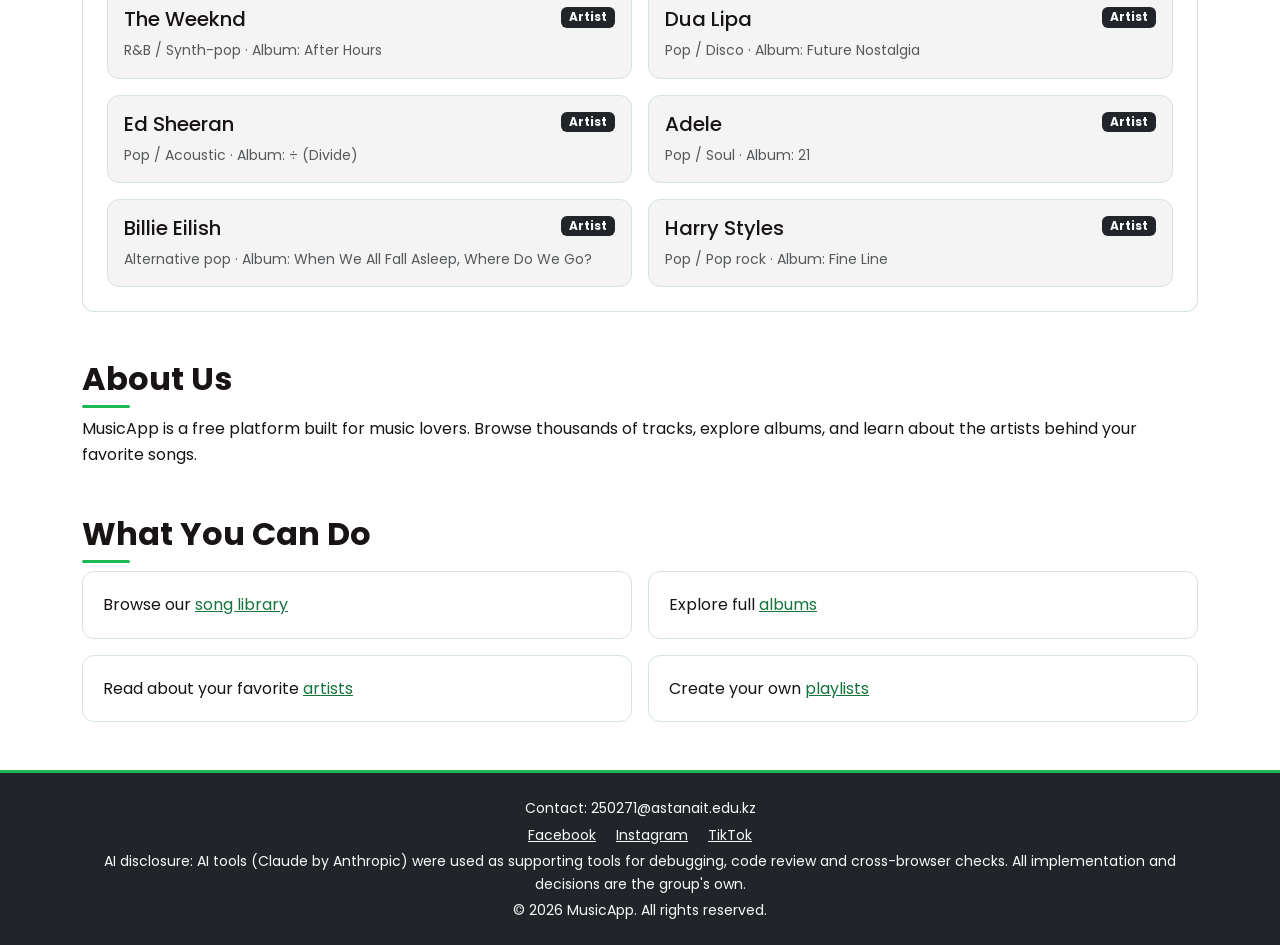
==== commit 7c9eab6b: "Finalize project: fix sign-in navbar, add AI credit, update README" ====
--- a/index.html
+++ b/index.html
@@ -12,7 +12,8 @@
         <script src="js/search.js" defer></script>
         <script src="js/script.js" defer></script>
         <link rel="stylesheet" href="css/theme.css">
-        <script src="js/theme.js" defer></script>
+        <script src="js/theme.js"></script>
+    <script src="js/auth.js" defer></script>
     </head>
     <body>
         <header class="navbar navbar-expand-lg bg-dark navbar-dark sticky-top">
@@ -70,7 +71,7 @@
             </section>
             <section>
                 <h2>What You Can Do</h2>
-                <ul>
+                <ul id="recommend">
                     <li>Browse our <a href="songs.html">song library</a></li>
                     <li>Explore full <a href="albums.html">albums</a></li>
                     <li>Read about your favorite <a href="artists.html">artists</a></li>
@@ -86,6 +87,7 @@
                     <a href="https://instagram.com" class="text-light mx-2">Instagram</a>
                     <a href="https://tiktok.com" class="text-light mx-2">TikTok</a>
                 </p>
+                <p class="mb-1 small">AI disclosure: AI tools (Claude by Anthropic) were used as supporting tools for debugging, code review and cross-browser checks. All implementation and decisions are the group's own.</p>
                 <p class="mb-0">&copy; 2026 MusicApp. All rights reserved.</p>
             </div>
         </footer>
--- a/css/search.css
+++ b/css/search.css
@@ -1,4 +1,4 @@
-/* Task 2: styles are scoped to search, without changing shared Midterm cards. */
+/* Task 2: styles are scoped to search, without changing shared cards. */
 .catalog-search {
     padding: 1.5rem;
     border: 1px solid #d5e5d9;
--- a/css/theme.css
+++ b/css/theme.css
@@ -17,6 +17,31 @@
 [data-theme="dark"] .alert-light {
     color: #191414 !important;
 }
-[data-theme="dark"] input {
+[data-theme="dark"] textarea,
+[data-theme="dark"] input,
+[data-theme="dark"] select {
     background: white !important;
-}+    color: #191414 !important;
+}
+.faq-q {
+    width: 100%;
+    background: none;
+    border: none;
+    padding: .8rem 0;
+    display: flex;
+    justify-content: space-between;
+    cursor: pointer;
+    font-weight: 500;
+    text-align: left;
+    color: inherit;
+}
+.faq-item {
+    border-bottom: 1px solid rgba(0, 0, 0, .1);
+}
+[data-theme="dark"] .faq-item {
+    border-bottom-color: rgba(255, 255, 255, .12);
+}
+.faq-a {
+    display: none;
+    padding: 0 0 1rem;
+}
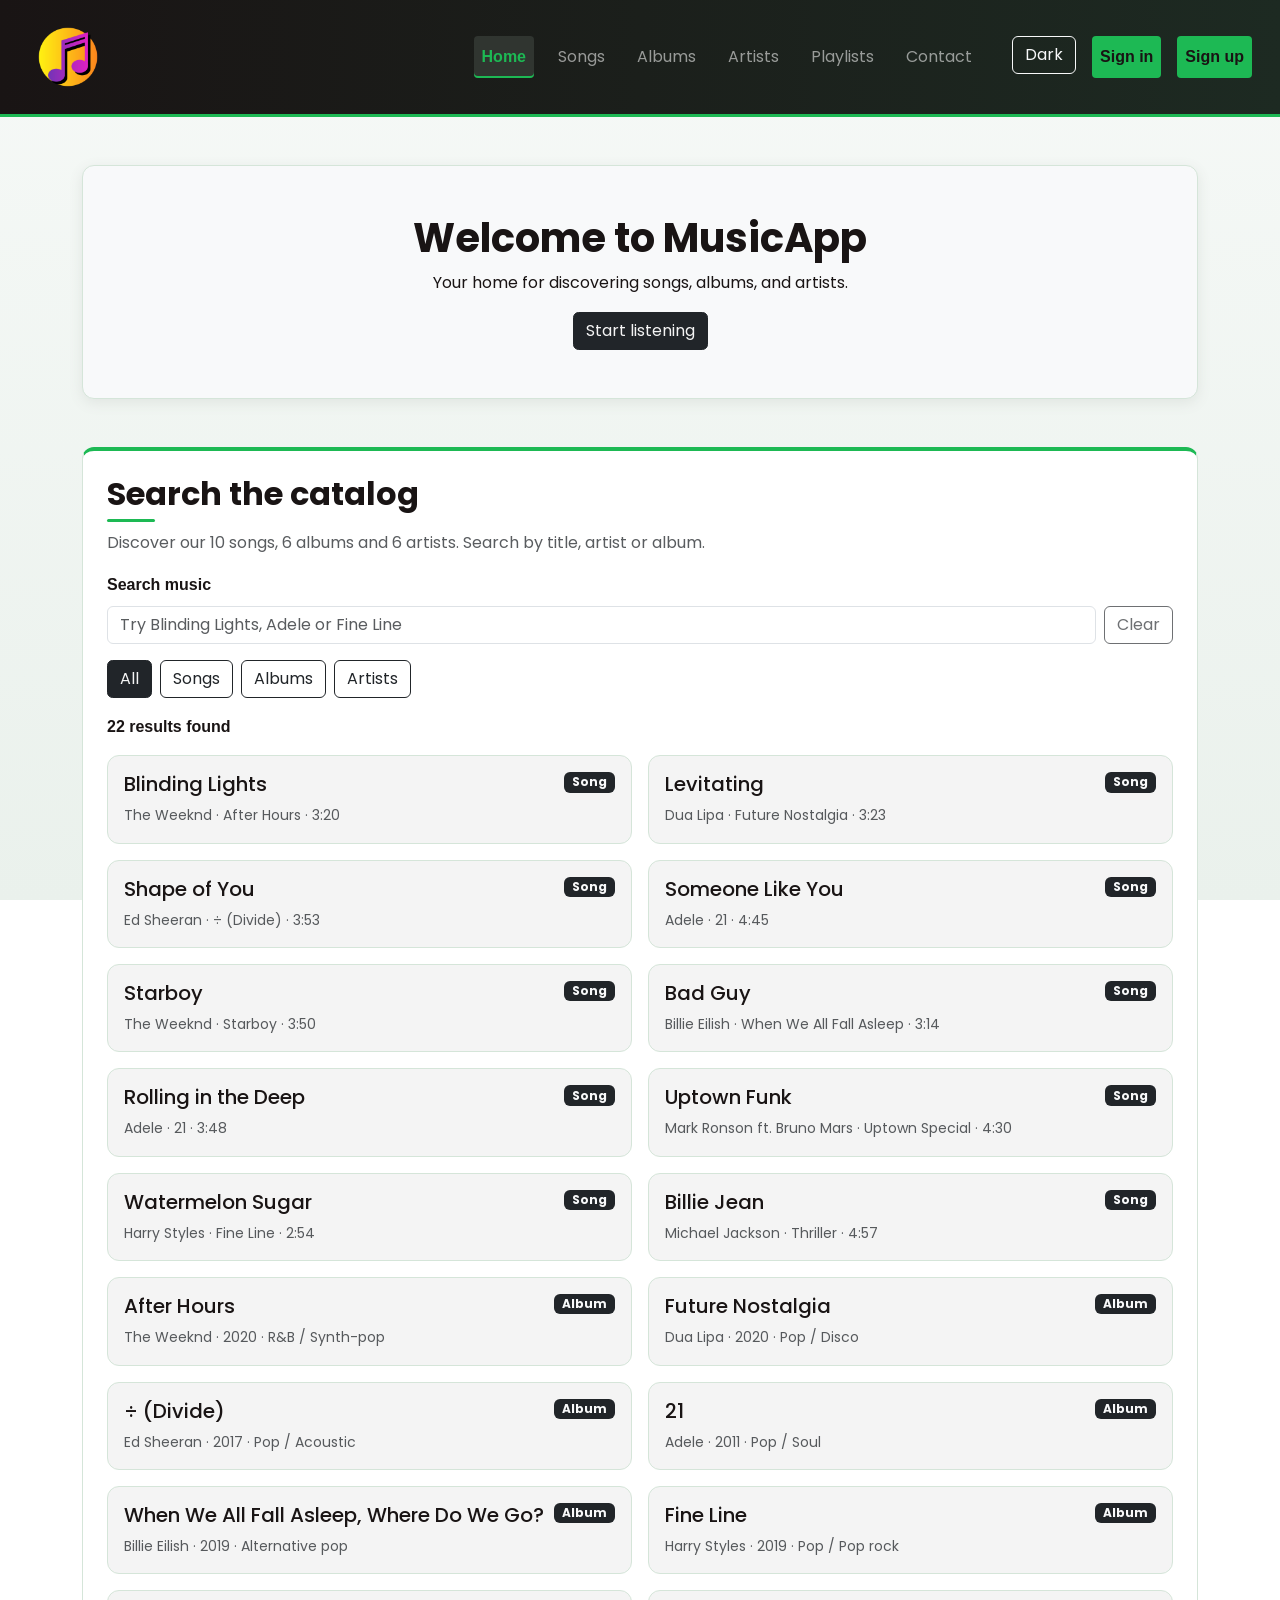
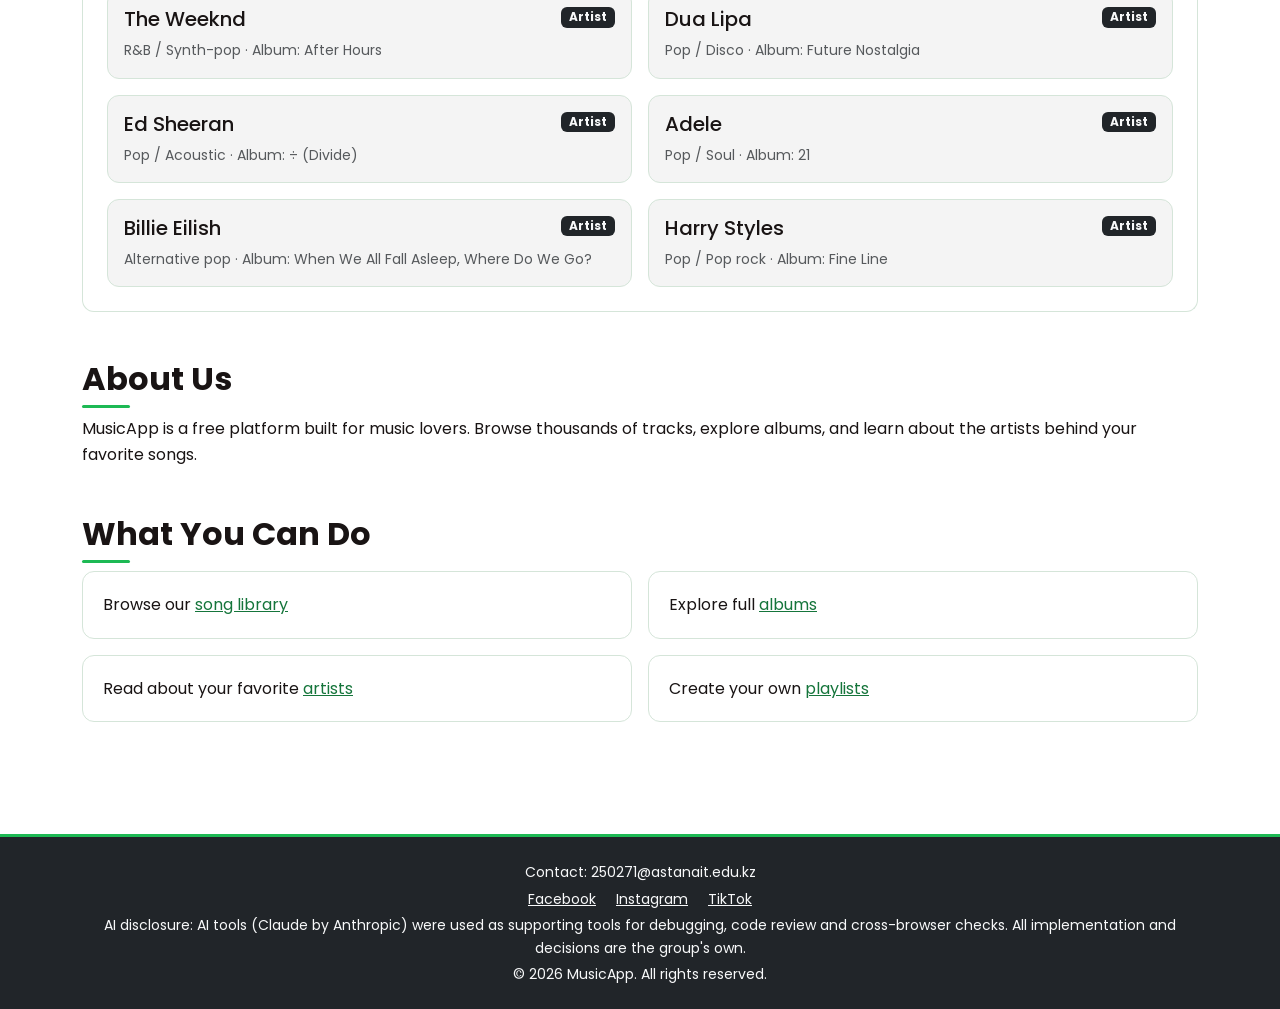
==== commit b1bea314: "Fix sticky footer and highlight active navigation" ====
--- a/index.html
+++ b/index.html
@@ -26,7 +26,7 @@
                 </button>
                 <div class="collapse navbar-collapse justify-content-end" id="nav">
                     <ul class="navbar-nav">
-                        <li class="nav-item"><a class="nav-link" href="index.html">Home</a></li>
+                        <li class="nav-item"><a class="nav-link active" aria-current="page" href="index.html">Home</a></li>
                         <li class="nav-item"><a class="nav-link" href="songs.html">Songs</a></li>
                         <li class="nav-item"><a class="nav-link" href="albums.html">Albums</a></li>
                         <li class="nav-item"><a class="nav-link" href="artists.html">Artists</a></li>
--- a/style.css
+++ b/style.css
@@ -440,3 +440,21 @@
         gap: 0;
     }
 }
+/* Keep short pages tall enough to place the shared footer at the viewport bottom. */
+html, body { min-height: 100%; }
+body { display: flex; flex-direction: column; min-height: 100vh; min-height: 100dvh; }
+body > header { flex: 0 0 auto; }
+body > main { flex: 1 0 auto; }
+body > footer { flex: 0 0 auto; margin-top: auto !important; }
+
+/* Mark the current destination consistently in the shared navigation. */
+.navbar .nav-link.active:not(.nav-cta) {
+    background-color: #303530;
+    color: var(--primary-color);
+    font-weight: 600;
+    box-shadow: inset 0 -2px 0 var(--primary-color);
+}
+.navbar .nav-link.active:not(.nav-cta):hover,
+.navbar .nav-link.active:not(.nav-cta):focus {
+    color: var(--primary-color);
+}
